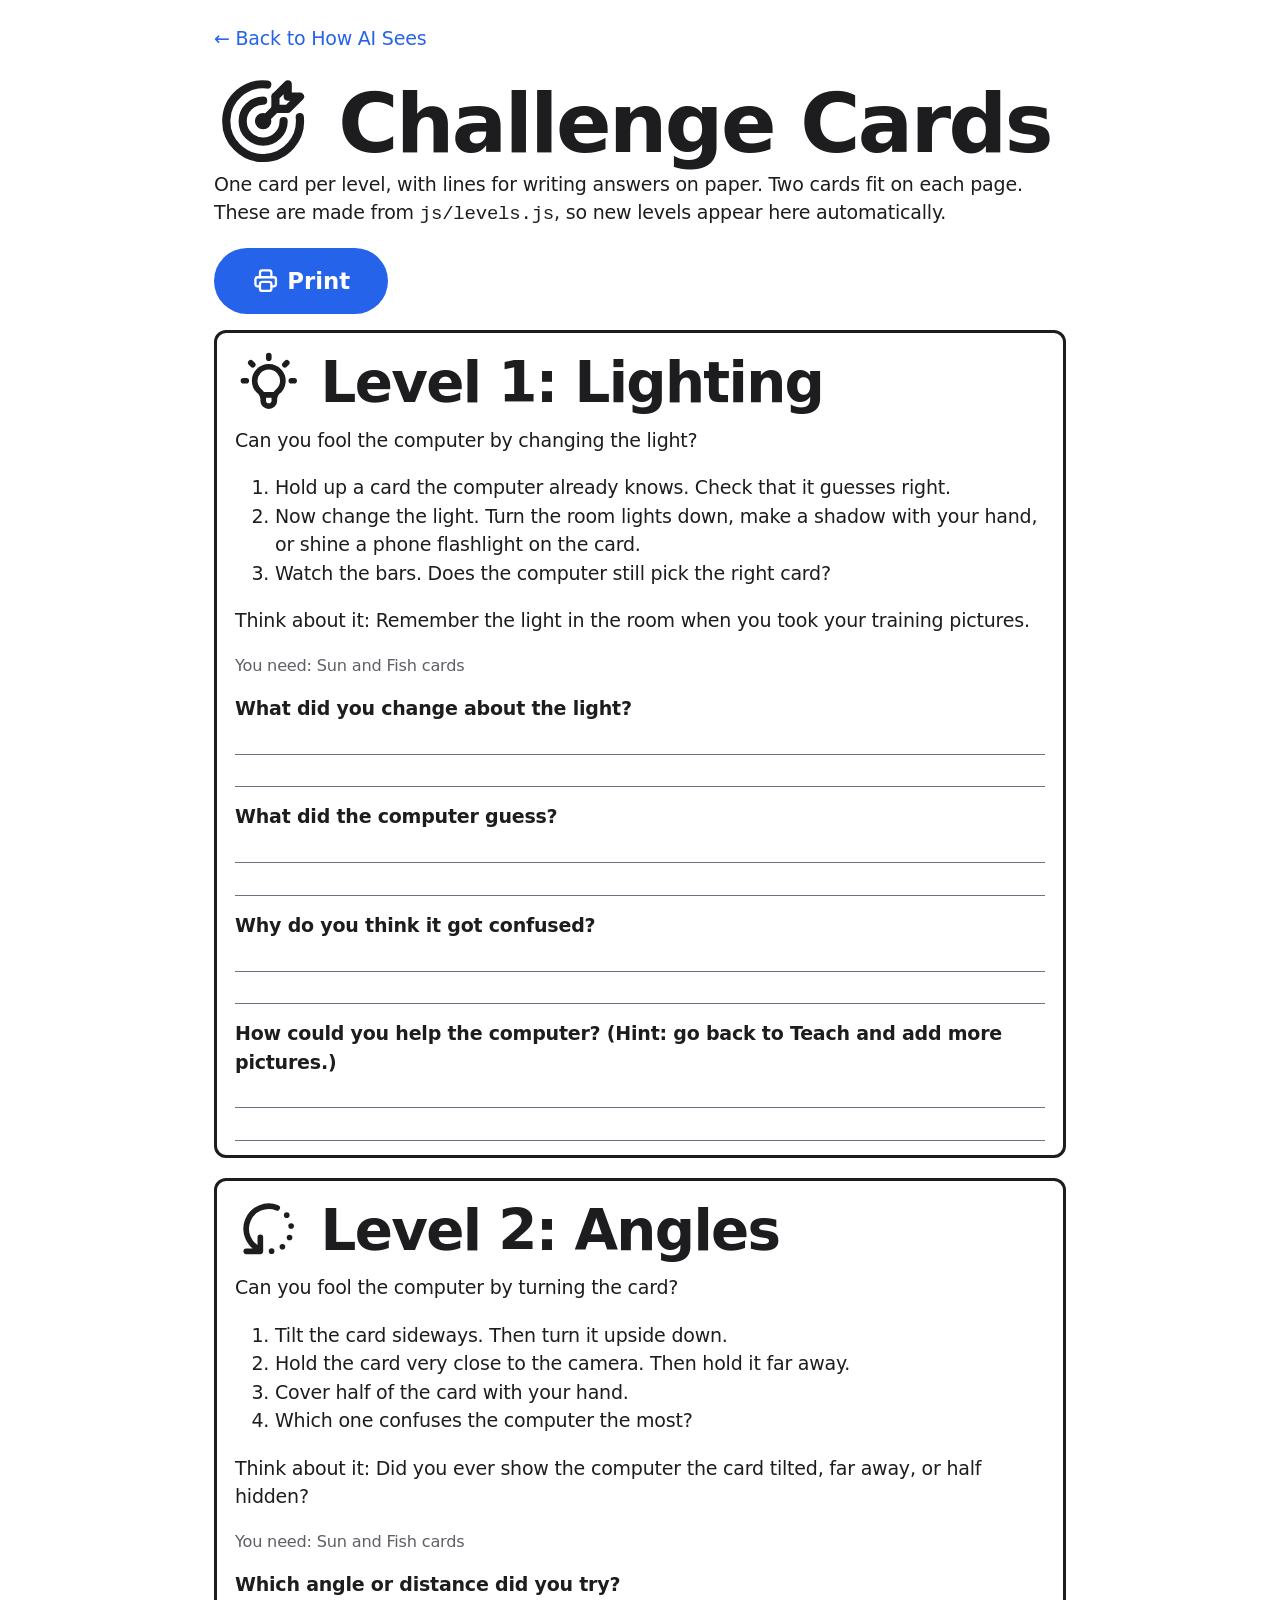
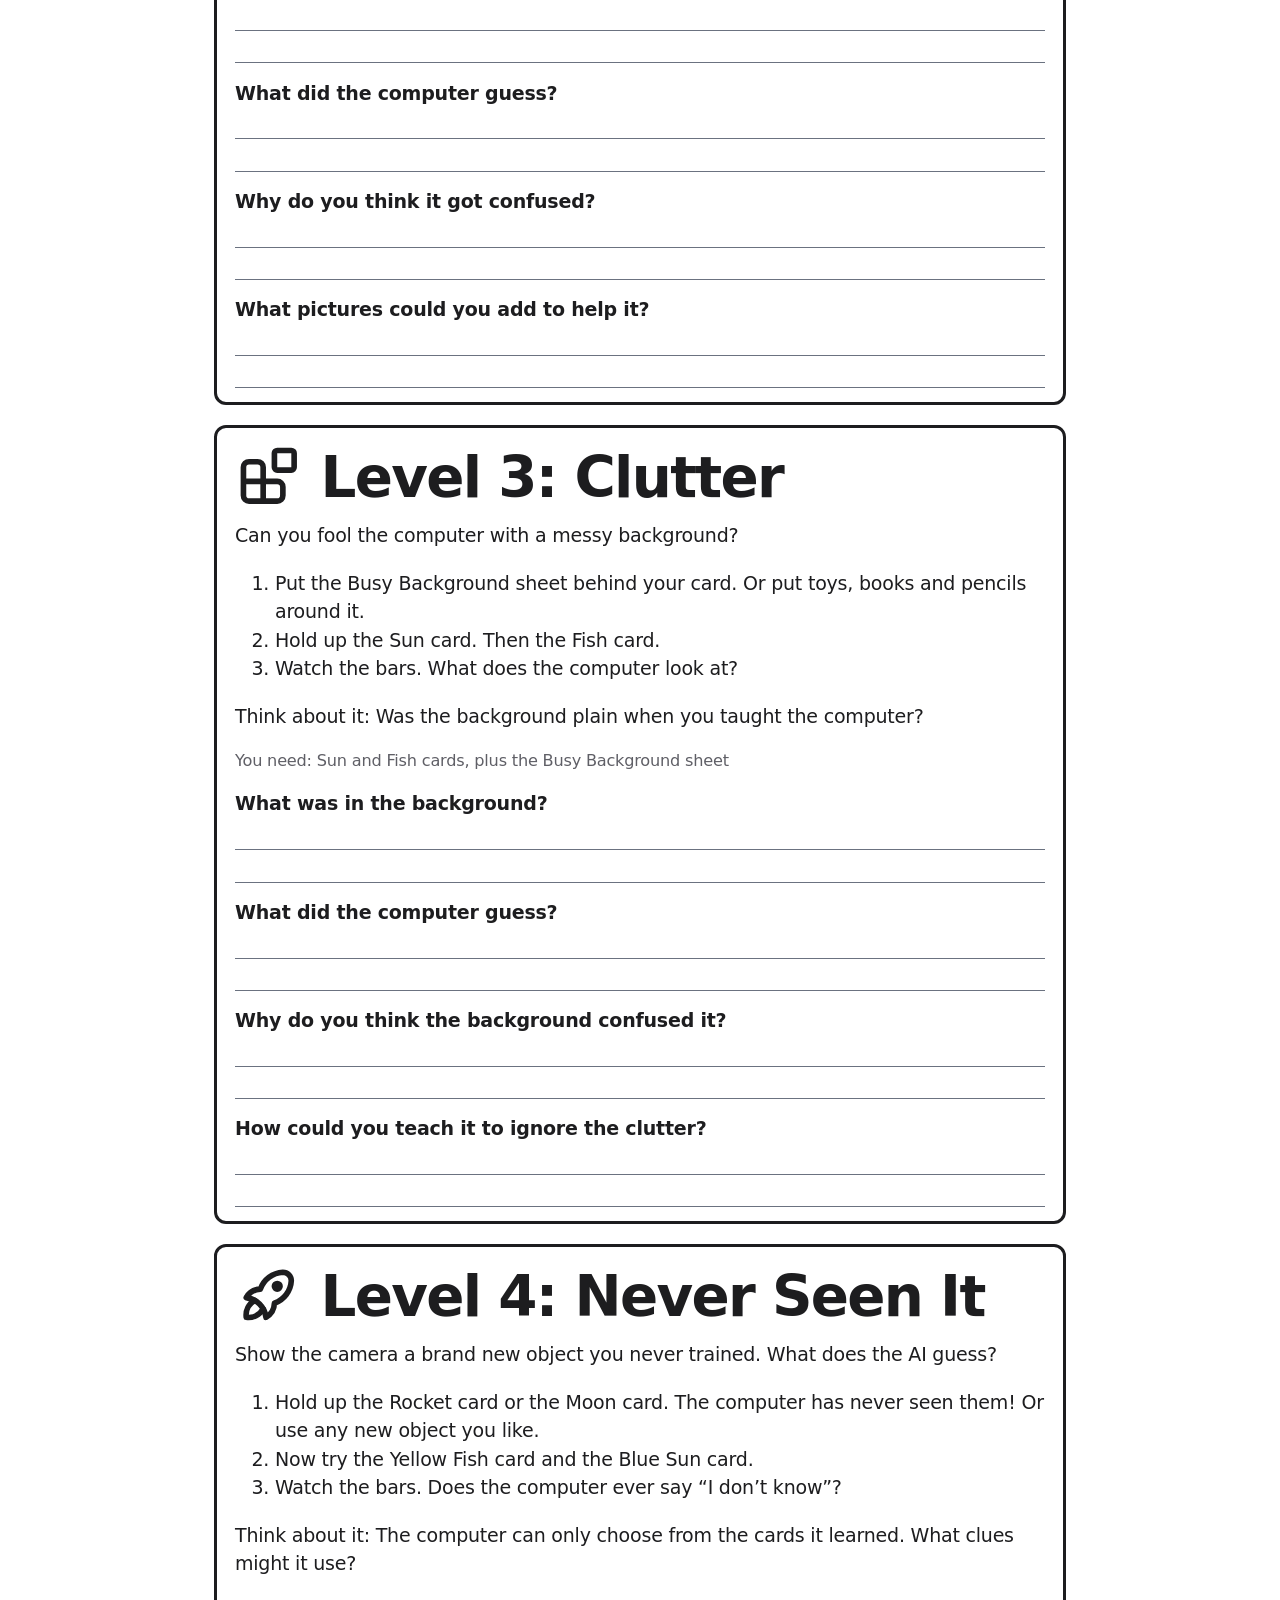
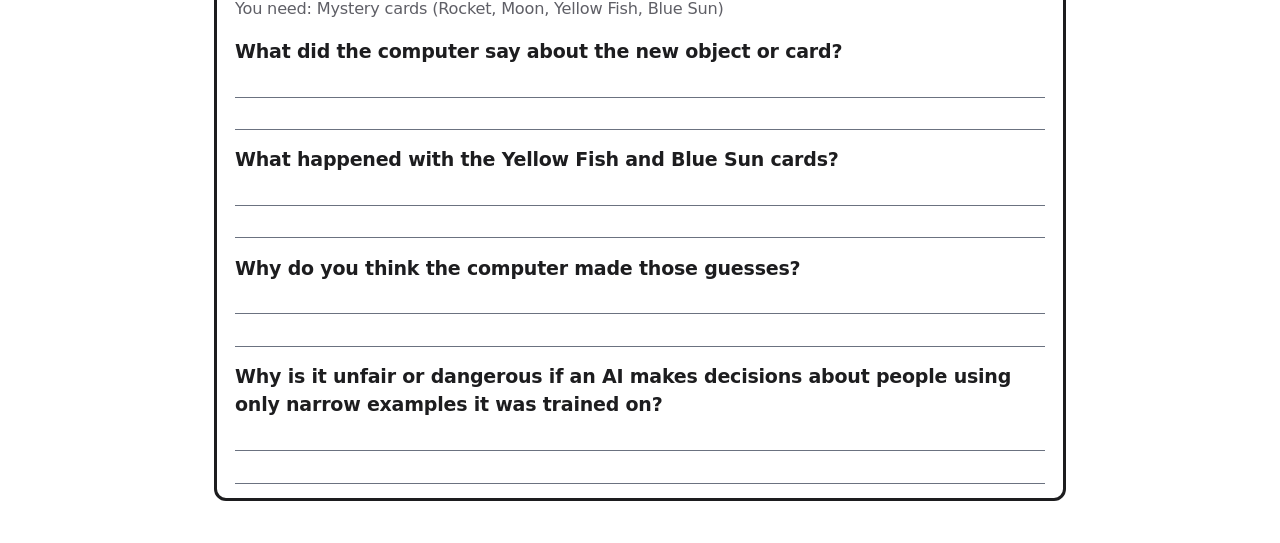
==== printables/challenges.html @ 20934350 "The nice version: Apple-style design with icon chips, ethics and accessibility features Co-Authored-" ====
<!doctype html>
<html lang="en">
<head>
  <meta charset="utf-8">
  <meta name="viewport" content="width=device-width, initial-scale=1">
  <title>Challenge Cards — How AI Sees</title>
  <meta http-equiv="Content-Security-Policy" content="default-src 'none'; script-src 'self'; style-src 'self'; img-src 'self'; base-uri 'self'; form-action 'none'">
  <link rel="stylesheet" href="../css/style.css">
  <link rel="stylesheet" href="../css/sheets.css">
</head>
<body>
  <main class="sheet-page" id="main">
    <div class="no-print">
      <p><a href="../index.html#/educator">← Back to How AI Sees</a></p>
      <h1><span data-icon="target-arrow"></span> Challenge Cards</h1>
      <p>One card per level, with lines for writing answers on paper. Two cards fit on each page. These are made from <code>js/levels.js</code>, so new levels appear here automatically.</p>
      <div class="toolbar"><button id="print" class="btn btn-big" type="button"><span data-icon="printer"></span> Print</button></div>
    </div>
    <div id="cards"></div>
  </main>
  <script type="module" src="challenges-page.js"></script>
</body>
</html>
---- css/style.css ----
/* How AI Sees — restyle. Clean, spacious, high contrast. One accent colour (blue). */
:root {
  --bg: #ffffff;
  --alt: #f5f5f7;
  --ink: #1d1d1f;
  --mute: #5f5f66;          /* 6:1 on white, 5.5:1 on --alt */
  --blue: #2563eb;          /* the one accent colour (5.2:1 with white text) */
  --blue-d: #1d4ed8;
  --tint: #e8f0ff;
  --r: 28px;
  --font: -apple-system, BlinkMacSystemFont, "SF Pro Display", "Segoe UI", system-ui, sans-serif;

  /* names used by the printable pages (sheets.css) */
  --line: var(--ink);
  --muted: var(--mute);
  --soft: var(--tint);
  --accent: var(--blue);
}

* { box-sizing: border-box; }
html { font-size: 19px; }
body { margin: 0; background: var(--bg); color: var(--ink); font-family: var(--font); letter-spacing: -.011em; -webkit-font-smoothing: antialiased; line-height: 1.5; }
a { color: var(--blue); font-weight: 500; text-decoration: none; }
a:hover { text-decoration: underline; }
button { font: inherit; cursor: pointer; }
h1, h2, h3 { letter-spacing: -.03em; line-height: 1.08; margin: 0; }
h1 { font-size: clamp(2.5rem, 6.4vw, 4.8rem); font-weight: 700; }
h2 { font-size: clamp(1.9rem, 4.4vw, 3.1rem); font-weight: 700; margin-bottom: 14px; }
h3 { font-size: 1.4rem; font-weight: 700; letter-spacing: -.02em; }
p { margin: 0 0 1em; }
code, kbd { font-family: ui-monospace, "SF Mono", Consolas, monospace; }
kbd { background: #fff; border: 1px solid #c7c7cc; border-bottom-width: 3px; border-radius: 8px; padding: 1px 9px; font-size: .85em; font-weight: 600; white-space: nowrap; }

.sr-only { position: absolute; width: 1px; height: 1px; padding: 0; margin: -1px; overflow: hidden; clip: rect(0 0 0 0); white-space: nowrap; border: 0; }
.small { font-size: .85rem; color: var(--mute); }
.center { text-align: center; }

/* ---------- Keyboard focus (WCAG 2.1 AA: visible on every interactive element) ---------- */
a:focus-visible, button:focus-visible, select:focus-visible, summary:focus-visible, [tabindex]:focus-visible,
input:focus, textarea:focus, select:focus {
  outline: 3px solid #2563eb;
  outline-offset: 2px;
}
main:focus { outline: none; }
.skip-link { position: absolute; left: 12px; top: -90px; z-index: 100; background: var(--ink); color: #fff; padding: 12px 20px; border-radius: 999px; font-weight: 600; }
.skip-link:focus { top: 12px; }
@media (forced-colors: active) { .btn, .seg button, .step { border: 2px solid ButtonText; } }

/* ---------- Icons ---------- */
.ico { display: inline-flex; width: var(--ico-size, 1.2em); height: var(--ico-size, 1.2em); flex: none; vertical-align: -.22em; }
.ico svg { width: 100%; height: 100%; display: block; }
.btn .ico, .seg .ico, .step .ico, a .ico { vertical-align: middle; }
.chip { display: inline-flex; align-items: center; justify-content: center; width: 44px; height: 44px; border-radius: 13px; background: var(--tint); color: var(--blue); flex: none; }
.chip .ico { --ico-size: 24px; }
.chip.lg { width: 64px; height: 64px; border-radius: 19px; }
.chip.lg .ico { --ico-size: 34px; }
.chip.solid { background: var(--blue); color: #fff; }
.tile.dark .chip, .tile.blue .chip { background: rgba(255,255,255,.16); color: #fff; }
.hd { display: flex; align-items: center; gap: 12px; }
.hd .chip { width: 38px; height: 38px; border-radius: 11px; }
.hd .chip .ico { --ico-size: 21px; }

/* ---------- Header ---------- */
.top { position: sticky; top: 0; z-index: 20; display: flex; flex-wrap: wrap; align-items: center; justify-content: space-between; gap: 8px 16px; padding: 10px clamp(16px, 4vw, 40px); background: rgba(255,255,255,.82); backdrop-filter: saturate(180%) blur(20px); -webkit-backdrop-filter: saturate(180%) blur(20px); border-bottom: 1px solid rgba(0,0,0,.1); }
.logo { font-weight: 700; font-size: 1.1rem; color: var(--ink); display: flex; align-items: center; gap: 8px; min-height: 44px; }
.logo:hover { text-decoration: none; }
.logo i { width: 30px; height: 30px; border-radius: 9px; background: var(--blue); color: #fff; display: grid; place-items: center; font-style: normal; }
.logo i .ico { --ico-size: 18px; }
.steps-nav { position: relative; } /* keeps hidden screen-reader text inside the scrolling bar */
.steps-nav ol { display: flex; gap: 4px; list-style: none; margin: 0; padding: 0; flex-wrap: wrap; justify-content: center; }
.step { display: inline-flex; align-items: center; gap: 6px; min-height: 40px; padding: 6px 14px; border-radius: 999px; font-size: .85rem; font-weight: 600; color: var(--ink); background: transparent; }
a.step:hover { background: var(--alt); text-decoration: none; }
.step.current { background: var(--ink); color: #fff; }
.step.locked { color: var(--mute); }
@media (max-width: 900px) { .steps-nav { order: 3; flex-basis: 100%; overflow-x: auto; } .steps-nav ol { flex-wrap: nowrap; justify-content: flex-start; } .step { white-space: nowrap; } }

@media (max-width: 700px) { .top { position: static; } }

.seg { display: inline-flex; background: #e8e8ed; border-radius: 999px; padding: 3px; }
.seg button { border: 0; background: transparent; padding: 8px 16px; min-height: 40px; border-radius: 999px; color: var(--mute); font-weight: 600; font-size: .85rem; }
.seg button[aria-pressed="true"] { background: #fff; color: var(--ink); box-shadow: 0 1px 4px rgba(0,0,0,.2); }

/* ---------- Buttons ---------- */
.btn { display: inline-flex; align-items: center; justify-content: center; gap: 8px; min-height: 52px; padding: 13px 30px; border: 0; border-radius: 999px; font-weight: 600; font-size: 1.05rem; background: var(--blue); color: #fff; text-decoration: none; transition: transform .15s, background .15s; touch-action: manipulation; user-select: none; }
.btn:hover { background: var(--blue-d); color: #fff; text-decoration: none; }
.btn:active { transform: scale(.97); }
.btn.dark { background: var(--ink); }
.btn.dark:hover { background: #000; }
.btn-ghost { background: var(--alt); color: var(--ink); }
.btn-ghost:hover { background: #e8e8ed; color: var(--ink); }
.btn-small { min-height: 44px; padding: 8px 20px; font-size: .95rem; }
.btn-big { min-height: 60px; padding: 16px 38px; font-size: 1.2rem; }
.btn[aria-disabled="true"] { background: #e5e5ea; color: #636366; cursor: not-allowed; transform: none; }
.btn.live { background: #000; transform: scale(.98); }
.btn.live .dot { animation: pulse .7s infinite alternate; }
.dot { width: 12px; height: 12px; border-radius: 50%; background: #ff453a; flex: none; }
@keyframes pulse { to { opacity: .25; } }

/* ---------- Layout ---------- */
main { min-height: 70vh; }
section.block { padding: clamp(56px, 9vw, 112px) clamp(16px, 4vw, 40px); }
.alt { background: var(--alt); }
.wrap { max-width: 1080px; margin: 0 auto; }
.page { padding: clamp(32px, 5vw, 64px) clamp(16px, 4vw, 40px) 80px; max-width: 1160px; margin: 0 auto; }
.page h1 { font-size: clamp(2.2rem, 5vw, 3.6rem); }
.eyebrow { font-weight: 600; color: var(--blue); margin-bottom: 12px; }
.lead { font-size: clamp(1.1rem, 2.1vw, 1.45rem); color: var(--mute); max-width: 36em; margin: 18px 0 0; line-height: 1.4; }
.center .lead { margin-left: auto; margin-right: auto; }
.grad { background: linear-gradient(90deg, #2563eb, #6d3df0 90%); -webkit-background-clip: text; background-clip: text; color: transparent; }
.cta-row { display: flex; gap: 20px; align-items: center; margin-top: 30px; flex-wrap: wrap; }
.center .cta-row { justify-content: center; }
.notice { border-radius: 18px; padding: 14px 20px; background: var(--tint); font-weight: 600; }

.two { display: grid; grid-template-columns: 1.35fr 1fr; gap: 24px; margin-top: 36px; align-items: start; }
@media (max-width: 900px) { .two { grid-template-columns: 1fr; } }
.panel { background: var(--alt); border-radius: var(--r); padding: 28px; }
.panel.white { background: #fff; box-shadow: 0 0 0 1px rgba(0,0,0,.08), 0 18px 40px -24px rgba(0,0,0,.28); }
.panel h2 { font-size: 1.35rem; letter-spacing: -.02em; margin-bottom: 10px; }
.callout { margin: 18px 0 0; padding: 14px 18px; background: var(--tint); border-radius: 16px; font-size: .95rem; }
.callout b { display: block; margin-bottom: 2px; }

/* ---------- Home ---------- */
.stage { max-width: 980px; margin: clamp(36px, 6vw, 68px) auto 0; border-radius: 40px; overflow: hidden; background: linear-gradient(160deg, #2c2c31, #111113); position: relative; aspect-ratio: 16 / 9; box-shadow: 0 40px 80px -20px rgba(0,0,0,.35), 0 0 0 1px rgba(0,0,0,.06); }
@media (max-width: 600px) { .stage { aspect-ratio: 4 / 5; border-radius: 28px; } }
.scan { position: absolute; left: 50%; top: 36%; width: min(25%, 230px); aspect-ratio: 1; transform: translate(-50%, -50%); }
@media (max-width: 600px) { .scan { width: 46%; top: 32%; } }
.card-art { position: absolute; inset: 0; background: #fff; border-radius: 22px; padding: 10%; opacity: 0; transform: scale(.92); transition: opacity .5s, transform .5s; box-shadow: 0 20px 40px rgba(0,0,0,.4); }
.card-art.show { opacity: 1; transform: none; }
.card-art svg { width: 100%; height: 100%; display: block; }
.corner { position: absolute; width: 28px; height: 28px; border: 4px solid #fff; opacity: .9; }
.corner.tl { top: -16px; left: -16px; border-right: 0; border-bottom: 0; border-radius: 12px 0 0 0; }
.corner.tr { top: -16px; right: -16px; border-left: 0; border-bottom: 0; border-radius: 0 12px 0 0; }
.corner.bl { bottom: -16px; left: -16px; border-right: 0; border-top: 0; border-radius: 0 0 0 12px; }
.corner.br { bottom: -16px; right: -16px; border-left: 0; border-top: 0; border-radius: 0 0 12px 0; }
.demo-pause { position: absolute; top: 16px; right: 16px; background: rgba(40,40,45,.7); color: #fff; backdrop-filter: blur(16px); }
.demo-pause:hover { background: rgba(0,0,0,.85); }

.bento { display: grid; gap: 20px; grid-template-columns: repeat(3, 1fr); margin-top: 44px; }
.grid4 { display: grid; gap: 20px; grid-template-columns: repeat(4, 1fr); margin-top: 44px; text-align: left; }
@media (max-width: 900px) { .grid4 { grid-template-columns: repeat(2, 1fr); } }
@media (max-width: 800px) { .bento { grid-template-columns: 1fr; } }
@media (max-width: 520px) { .grid4 { grid-template-columns: 1fr; } }
.tile { border-radius: var(--r); padding: 34px 30px; background: #fff; min-height: 280px; display: flex; flex-direction: column; }
.grid4 .tile { min-height: 240px; background: var(--alt); }
.tile .num { margin-bottom: auto; }
.tile h3 { font-size: 1.6rem; margin: 22px 0 8px; }
.tile p { margin: 0; color: var(--mute); }
.tile.dark { background: var(--ink); color: #fff; }
.tile.dark p { color: #c7c7cc; }
.tile.blue { background: var(--blue); color: #fff; }
.tile.blue p { color: #e0ebff; }
.words { display: grid; gap: 16px; grid-template-columns: repeat(3, 1fr); margin: 40px 0 0; }
@media (max-width: 800px) { .words { grid-template-columns: 1fr; } }
.word { background: #fff; border-radius: 22px; padding: 24px 26px; }
.word dt { font-size: 1.25rem; font-weight: 700; color: var(--blue); }
.word dd { margin: 4px 0 0; color: var(--mute); font-size: .95rem; line-height: 1.4; }

/* ---------- Camera + results ---------- */
.field-label { display: block; font-weight: 600; font-size: .9rem; margin-bottom: 8px; }
select, input[type="text"], textarea { font: inherit; color: var(--ink); background: #fff; border: 2px solid #c7c7cc; border-radius: 16px; padding: 10px 16px; min-height: 48px; width: 100%; }
select { border-radius: 999px; }
.cam { border-radius: 22px; background: linear-gradient(160deg, #2c2c31, #111113); aspect-ratio: 4 / 3; position: relative; overflow: hidden; margin-top: 12px; }
.cam video { position: absolute; inset: 0; width: 100%; height: 100%; object-fit: cover; transform: scaleX(-1); }
.cam-msg { margin-top: 12px; }
.glass { position: absolute; left: 3%; right: 3%; bottom: 4%; border-radius: 22px; padding: 14px 20px; background: rgba(40,40,45,.7); backdrop-filter: blur(24px) saturate(180%); -webkit-backdrop-filter: blur(24px) saturate(180%); color: #fff; display: grid; grid-template-columns: auto 1fr; gap: 4px 18px; align-items: center; }
.glass .face { grid-row: span 2; }
.glass .chip { width: 52px; height: 52px; border-radius: 16px; background: rgba(255,255,255,.2); color: #fff; }
.glass .chip .ico { --ico-size: 30px; }
/* The colour of the panel shows how sure the computer is. Words and icons say it too, so colour is never the only clue. */
.glass.sure { background: #15803d; color: #fff; backdrop-filter: none; }
.glass.think { background: #1d4ed8; color: #fff; backdrop-filter: none; }
.glass.unsure { background: #facc15; color: #1d1d1f; backdrop-filter: none; }
.glass.sure .sub, .glass.think .sub { color: #fff; }
.glass.unsure .sub { color: #3a3a3d; }
.glass.unsure .chip { background: rgba(0,0,0,.1); color: #1d1d1f; }
.glass.sure .bar .f, .glass.think .bar .f { background: rgba(255,255,255,.55); }
.glass.sure .bar.best .f, .glass.think .bar.best .f { background: #fff; }
.glass.unsure .bar .t { background: rgba(0,0,0,.15); }
.glass.unsure .bar .f { background: rgba(0,0,0,.4); }
.glass.unsure .bar.best .f { background: #1d1d1f; }
.glass .say { font-weight: 700; font-size: clamp(1rem, 2vw, 1.3rem); }
.glass .sub { color: #d1d1d6; font-size: .85rem; min-height: 1.2em; }
.bars { grid-column: 1 / -1; display: grid; gap: 7px; margin-top: 6px; }
.bar { display: grid; grid-template-columns: 5em 1fr 3em; gap: 12px; align-items: center; font-size: .85rem; font-weight: 600; }
.bar.no-pct { grid-template-columns: 5em 1fr; }
.bar .t { height: 10px; border-radius: 99px; background: rgba(255,255,255,.25); overflow: hidden; }
.bar .f { height: 100%; width: 0; border-radius: 99px; background: #fff; transition: width .15s; }
.bar.best .f { background: #6ea8ff; }
.bar .l { overflow: hidden; text-overflow: ellipsis; white-space: nowrap; }
.pct { text-align: right; font-variant-numeric: tabular-nums; }

/* ---------- Teach ---------- */
.cls { background: #fff; border-radius: 22px; padding: 20px 22px; margin-bottom: 16px; box-shadow: 0 0 0 1px rgba(0,0,0,.08); }
.cls.active { box-shadow: 0 0 0 3px var(--blue); }
.cls .row { display: flex; justify-content: space-between; align-items: center; gap: 12px; flex-wrap: wrap; }
.cls .name-wrap { flex: 1 1 8em; }
.cls .cnt { color: var(--mute); font-size: .95rem; font-weight: 600; }
.meter { height: 8px; border-radius: 99px; background: #e8e8ed; margin: 14px 0 16px; overflow: hidden; }
.meter i { display: block; height: 100%; width: 0; background: var(--blue); border-radius: 99px; transition: width .1s; }
.rec { width: 100%; }
.cls-actions { display: flex; gap: 10px; }
.cls-actions .rec { flex: 1; }
.kbd-hint { background: var(--tint); border-radius: 18px; padding: 14px 18px; margin: 0 0 16px; font-size: .95rem; }
.kbd-hint b { display: block; margin-bottom: 4px; }

/* ---------- Levels & journal ---------- */
.steps-n { list-style: none; padding: 0; margin: 18px 0 0; display: grid; gap: 14px; counter-reset: s; }
.steps-n li { counter-increment: s; display: grid; grid-template-columns: 36px 1fr; gap: 14px; align-items: start; }
.steps-n li::before { content: counter(s); width: 36px; height: 36px; border-radius: 50%; background: var(--ink); color: #fff; display: grid; place-items: center; font-weight: 700; font-size: .95rem; }
.prompt { margin-bottom: 20px; }
.prompt label { display: block; font-weight: 600; margin-bottom: 8px; }
.prompt textarea { min-height: 96px; resize: vertical; border-radius: 18px; }
.done-row { display: flex; gap: 16px; align-items: center; flex-wrap: wrap; }

/* ---------- Reflect ---------- */
.model-card { background: #fff; border-radius: var(--r); box-shadow: 0 0 0 1px rgba(0,0,0,.1), 0 18px 40px -24px rgba(0,0,0,.28); overflow: hidden; margin-top: 28px; }
.model-card header { background: var(--ink); color: #fff; padding: 18px 28px; display: flex; justify-content: space-between; gap: 12px; flex-wrap: wrap; align-items: baseline; }
.model-card header h2 { font-size: 1.3rem; margin: 0; }
.model-card .body { padding: 24px 28px; }
.badge { display: inline-flex; gap: 8px; align-items: center; padding: 10px 18px; border-radius: 16px; font-weight: 700; margin-bottom: 18px; }
.badge.ok { background: var(--tint); color: var(--ink); }
.badge.warn { background: var(--ink); color: #fff; }
.mc-row { display: grid; grid-template-columns: 7em 1fr 6em; gap: 14px; align-items: center; margin-bottom: 10px; font-weight: 600; }
.mc-row .t { height: 14px; border-radius: 99px; background: #e8e8ed; overflow: hidden; }
.mc-row .f { height: 100%; background: var(--blue); border-radius: 99px; }
.mc-row span:last-child { text-align: right; font-variant-numeric: tabular-nums; }
.tested { margin: 14px 0 0; color: var(--mute); font-size: .9rem; }
.journal-grid { display: grid; gap: 20px; grid-template-columns: 1fr 1fr; margin-top: 28px; }
@media (max-width: 800px) { .journal-grid { grid-template-columns: 1fr; } }
.answer { border-left: 4px solid var(--blue); padding: 2px 0 2px 14px; margin: 0 0 14px; }
.answer .q { font-weight: 600; margin: 0; font-size: .95rem; }
.answer .a { margin: 2px 0 0; white-space: pre-wrap; }
.answer .a.empty { color: var(--mute); font-style: italic; }
.print-answer, .print-only { display: none; }
.name-line { border-bottom: 2px solid var(--ink); width: 16em; display: inline-block; height: 1.3em; }

/* ---------- Footer, dialog ---------- */
.site-footer { text-align: center; padding: 40px 20px 48px; color: var(--mute); font-size: .9rem; border-top: 1px solid #d2d2d7; background: var(--alt); }
.site-footer p { margin: 0 0 10px; }
.footer-links { display: flex; justify-content: center; gap: 20px; align-items: center; flex-wrap: wrap; }
.dialog { border: 0; border-radius: var(--r); padding: 28px; max-width: 28rem; color: var(--ink); background: #fff; font-size: 1.1rem; box-shadow: 0 30px 80px rgba(0,0,0,.4); }
.dialog::backdrop { background: rgba(0,0,0,.5); backdrop-filter: blur(6px); }

.fade { animation: fade .45s ease both; }
@keyframes fade { from { opacity: 0; transform: translateY(12px); } }
@media (prefers-reduced-motion: reduce) { *, *::before, *::after { animation: none !important; transition: none !important; scroll-behavior: auto !important; } }

/* ---------- Print: one clean Letter page with the model card + journal ---------- */
@media print {
  @page { size: letter; margin: 10mm; }
  html { font-size: 9pt; }
  body { background: #fff; color: #000; line-height: 1.3; }
  .top, .site-footer, .skip-link, .no-print, nav, button, .cam, .glass, select, textarea, .callout, #announcer, .btn { display: none !important; }
  main { min-height: 0; }
  .page { padding: 0; max-width: none; }
  .page h1 { font-size: 18pt; margin-bottom: 2pt; }
  .page > .lead { display: none; }
  .print-only { display: block; margin: 0 0 6pt; }
  .print-answer { display: block; white-space: pre-wrap; border-bottom: 1px solid #999; min-height: 1.1em; margin: 0 0 3pt; font-size: 8.5pt; }
  .model-card { margin-top: 8pt; box-shadow: none; border: 1.5pt solid #000; border-radius: 10pt; break-inside: avoid; }
  .model-card header { background: #fff; color: #000; border-bottom: 1.5pt solid #000; padding: 4pt 10pt; }
  .model-card header .small { display: none; }
  .model-card .body { padding: 5pt 10pt; font-size: 9pt; }
  .badge { border: 1.5pt solid #000; background: #fff !important; color: #000 !important; padding: 2pt 8pt; margin-bottom: 4pt; border-radius: 8pt; }
  .mc-row { margin-bottom: 2pt; font-size: 9pt; }
  .tested { margin-top: 3pt; font-size: 8.5pt; color: #000; }
  .mc-row .t { border: 1pt solid #000; background: #fff; }
  .mc-row .f { background: #000; }
  .journal-grid { grid-template-columns: 1fr 1fr; gap: 6pt; margin-top: 6pt; }
  .panel { background: #fff; box-shadow: none; padding: 0; border-radius: 0; }
  .panel.white { box-shadow: none; border: 1pt solid #000; border-radius: 8pt; padding: 4pt 8pt; break-inside: avoid; }
  .panel h2 { font-size: 10pt; margin-bottom: 3pt; }
  .answer { margin-bottom: 3pt; border-left: 2pt solid #000; padding-left: 6pt; }
  .answer .q { font-size: 8pt; line-height: 1.2; }
  .answer .a { font-size: 8.5pt; line-height: 1.25; }
  .prompt { margin-bottom: 2pt; break-inside: avoid; }
  .prompt label { font-size: 8.5pt; margin-bottom: 1pt; }
  a { color: #000; }
}
---- css/sheets.css ----
/* Extra styles for the printable pages (cards, challenges, guide). Loaded after style.css. */

@page { size: letter; margin: 12mm; }

.sheet-page { max-width: 900px; margin: 0 auto; padding: 24px; }
.sheet-page .toolbar { display: flex; gap: 12px; flex-wrap: wrap; align-items: center; margin-bottom: 16px; }

.sheet { break-after: page; margin-bottom: 32px; }
.sheet:last-of-type { break-after: auto; }
.sheet h2 { font-size: 1.2rem; margin-bottom: .2em; }
.sheet .note { margin-bottom: 12px; }

.cards-grid { display: grid; grid-template-columns: repeat(auto-fit, 90mm); gap: 8mm; justify-content: center; }
.cards-grid figure { margin: 0; }
.pcard { width: 90mm; height: 90mm; border: .4mm dashed #6b7280; background: #fff; }
.pcard svg { display: block; width: 100%; height: 100%; }
.cards-grid figcaption { text-align: center; font-size: .8rem; color: var(--muted); margin-top: 2mm; }

.bg-sheet svg { display: block; width: 100%; height: auto; max-height: 245mm; border: .4mm dashed #6b7280; }

/* Paper challenge cards */
.challenge { border: 3px solid var(--line); border-radius: 12px; padding: 14px 18px; margin-bottom: 20px; break-inside: avoid; }
.challenge h2 { margin: 0 0 .2em; }
.lines p { margin: .8em 0 0; font-weight: 700; }
.lines .line { border-bottom: 1.5px solid #6b7280; height: 1.7em; }

/* Guide */
.guide h2 { margin-top: 1.4em; }
.guide table { border-collapse: collapse; width: 100%; margin-bottom: 1em; }
.guide th, .guide td { border: 2px solid var(--line); padding: 8px 12px; text-align: left; vertical-align: top; }
.guide th { background: var(--soft); }
.guide li { margin-bottom: .4em; }

* { -webkit-print-color-adjust: exact; print-color-adjust: exact; }

@media print {
  .sheet-page { padding: 0; max-width: none; }
  .sheet { margin-bottom: 0; }
  .guide { font-size: 12px; }
  .challenge:nth-of-type(2n) { break-after: page; }
}
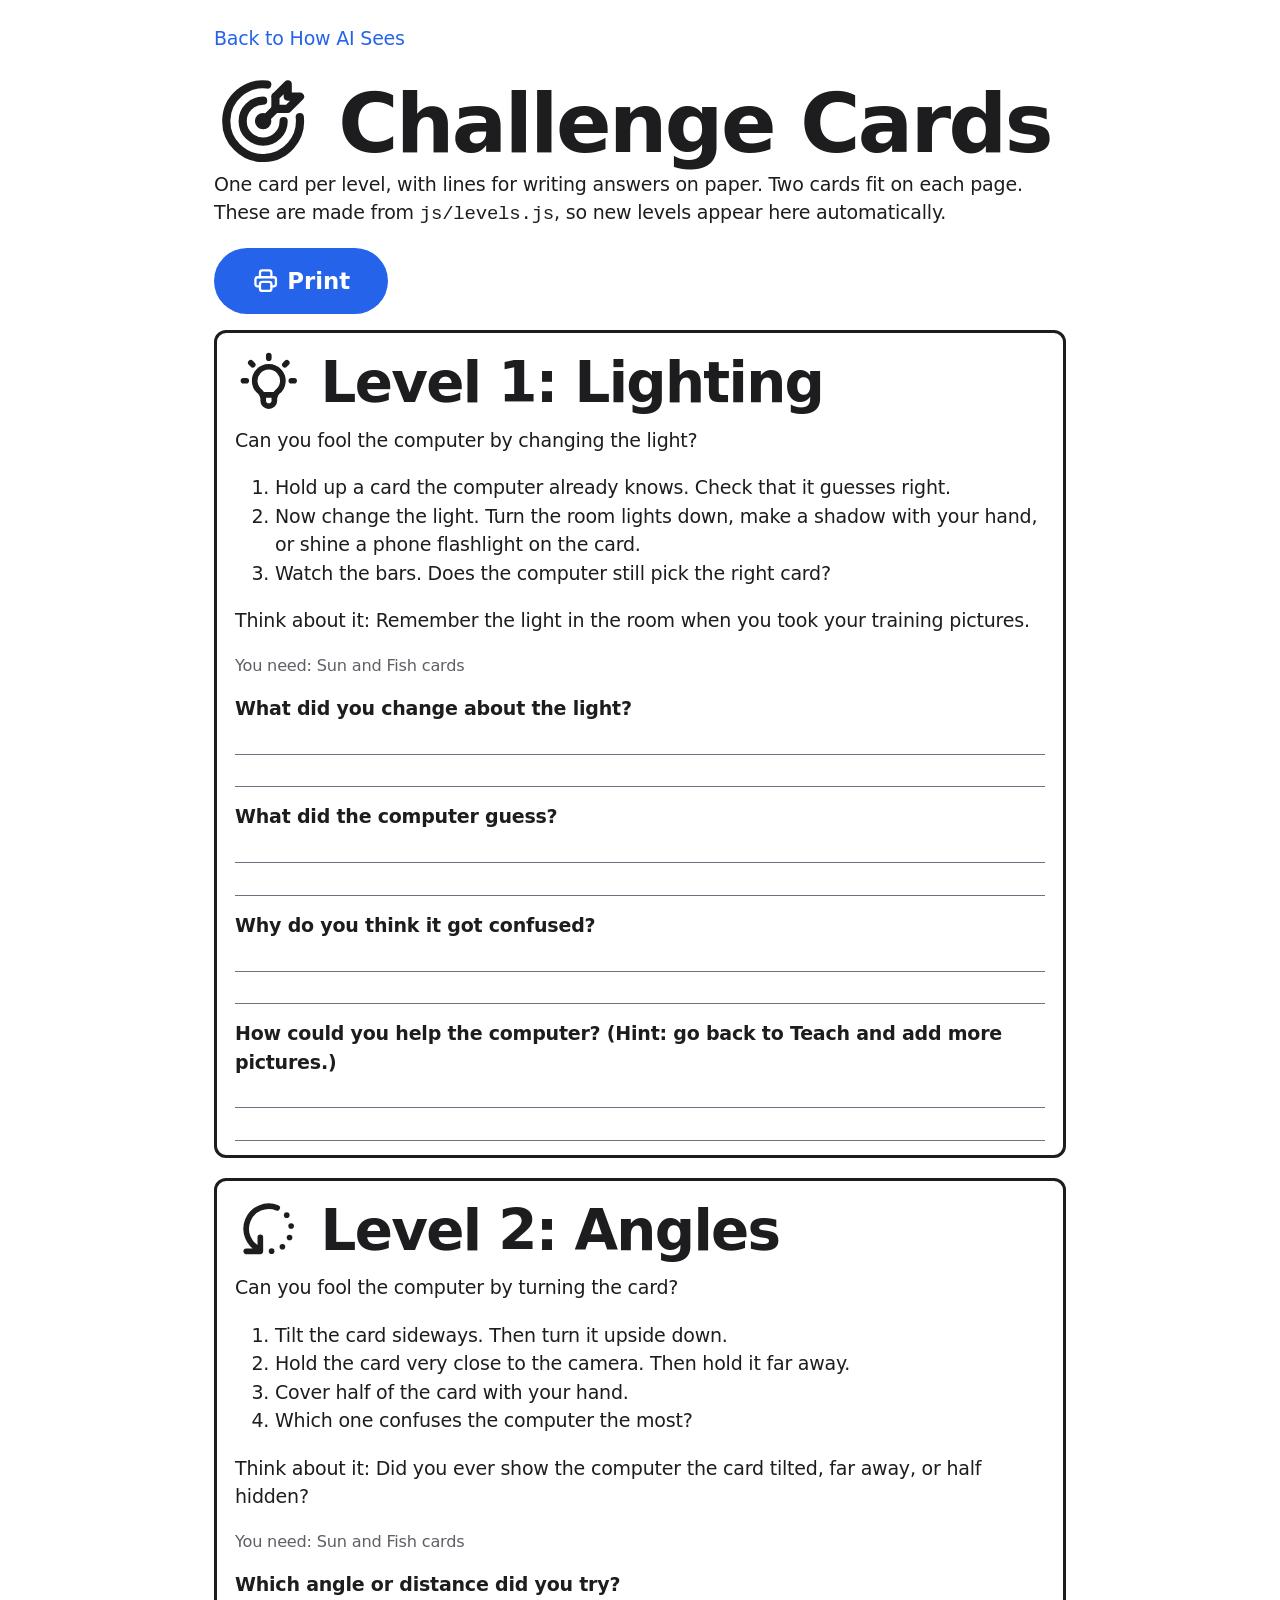
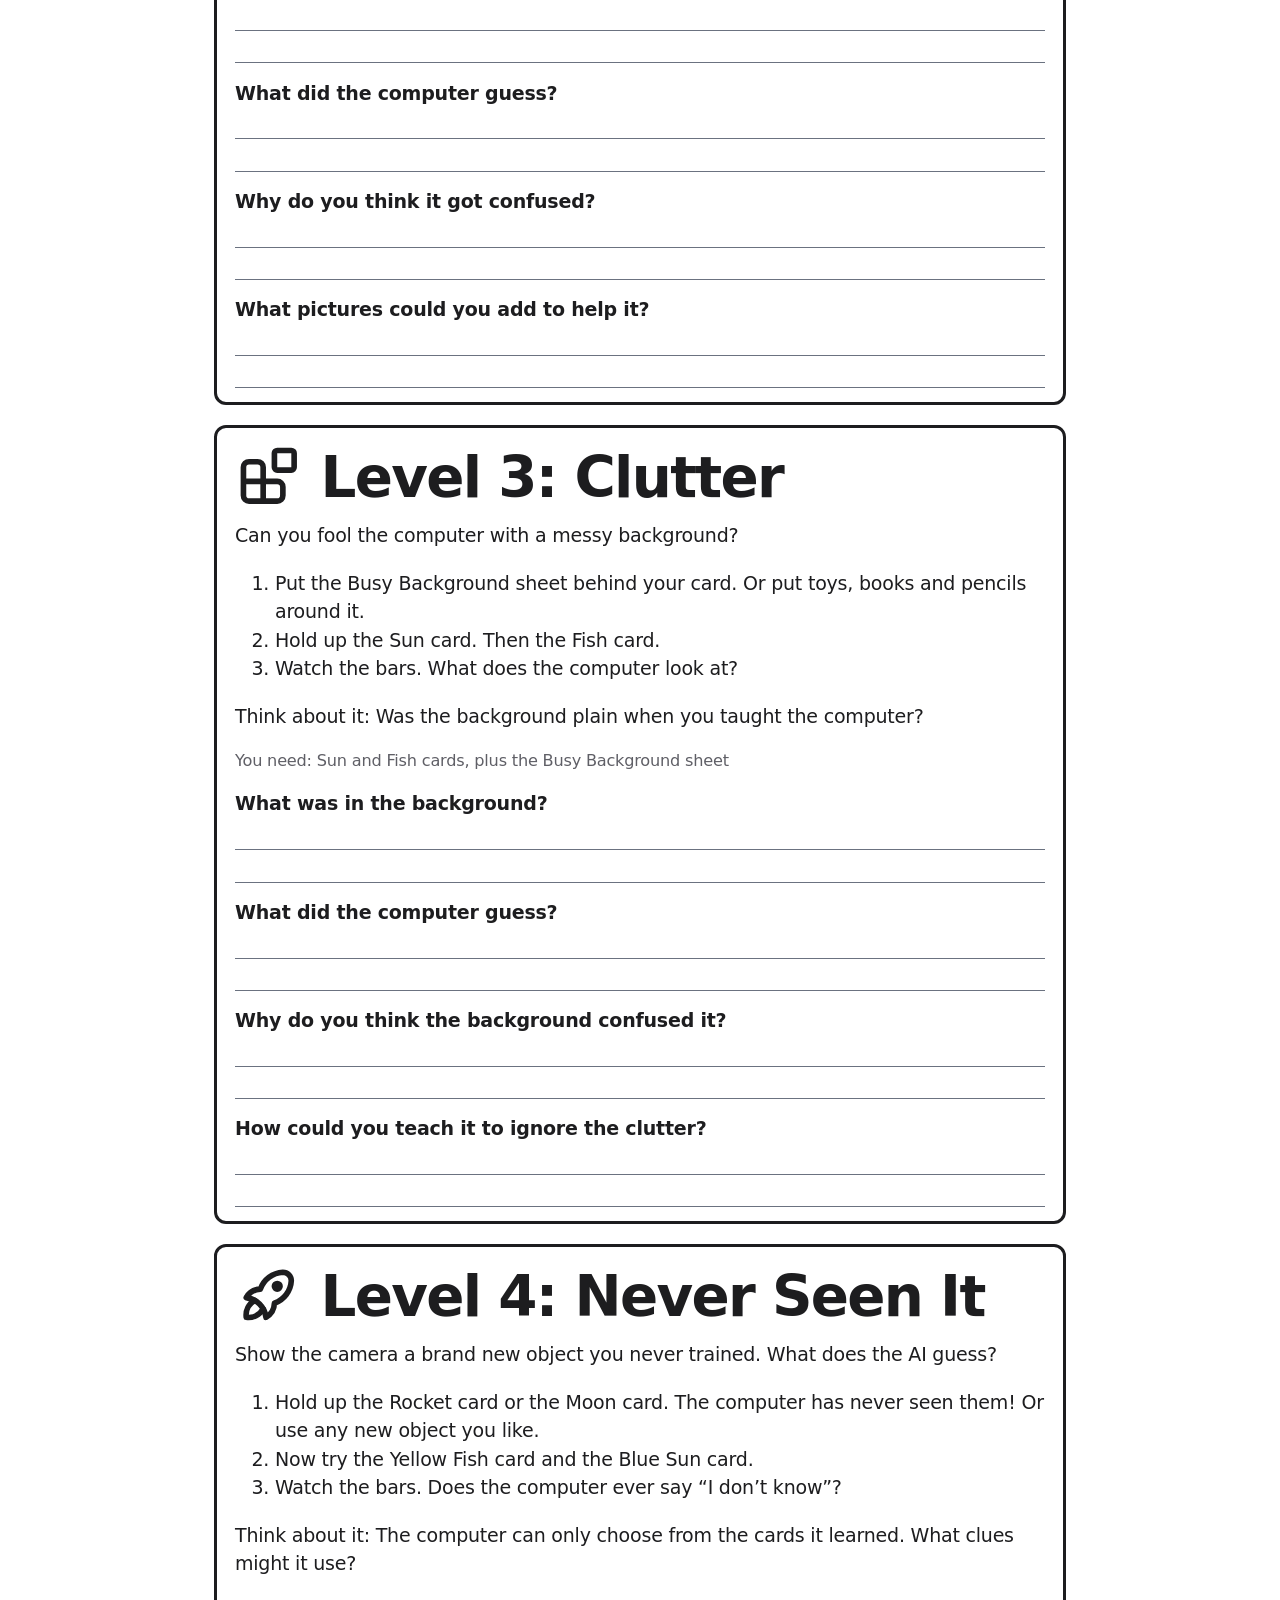
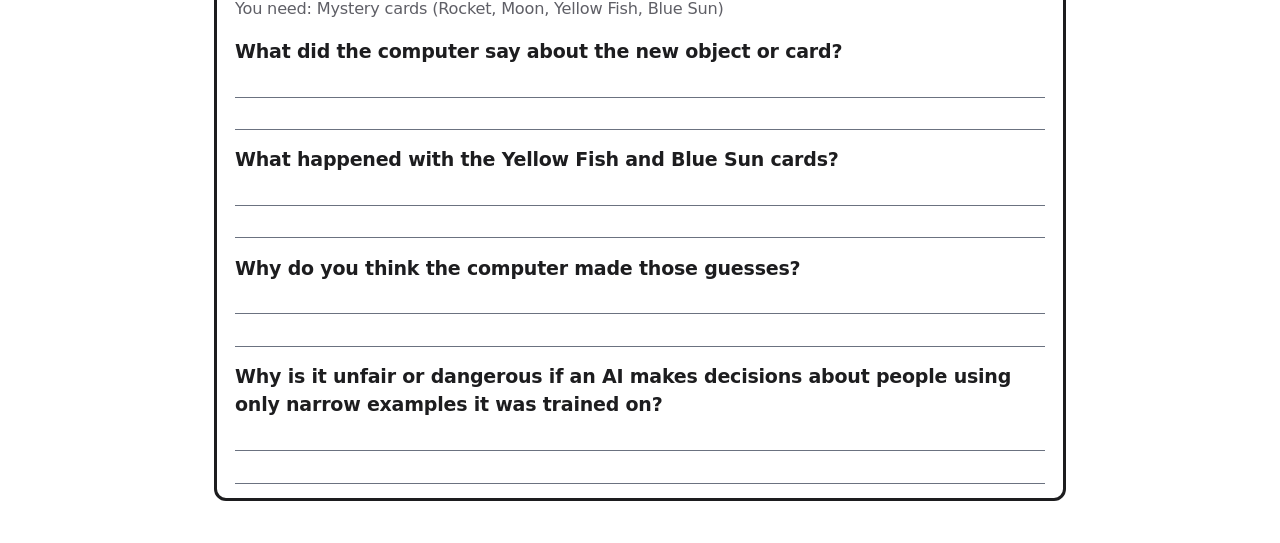
==== commit d0247ad7: "Replace all emoji with icons; fix last card and arrow characters Co-Authored-By: Claude Sonnet 5.5 <" ====
--- a/printables/challenges.html
+++ b/printables/challenges.html
@@ -11,7 +11,7 @@
 <body>
   <main class="sheet-page" id="main">
     <div class="no-print">
-      <p><a href="../index.html#/educator">← Back to How AI Sees</a></p>
+      <p><a href="../index.html#/educator">Back to How AI Sees</a></p>
       <h1><span data-icon="target-arrow"></span> Challenge Cards</h1>
       <p>One card per level, with lines for writing answers on paper. Two cards fit on each page. These are made from <code>js/levels.js</code>, so new levels appear here automatically.</p>
       <div class="toolbar"><button id="print" class="btn btn-big" type="button"><span data-icon="printer"></span> Print</button></div>
